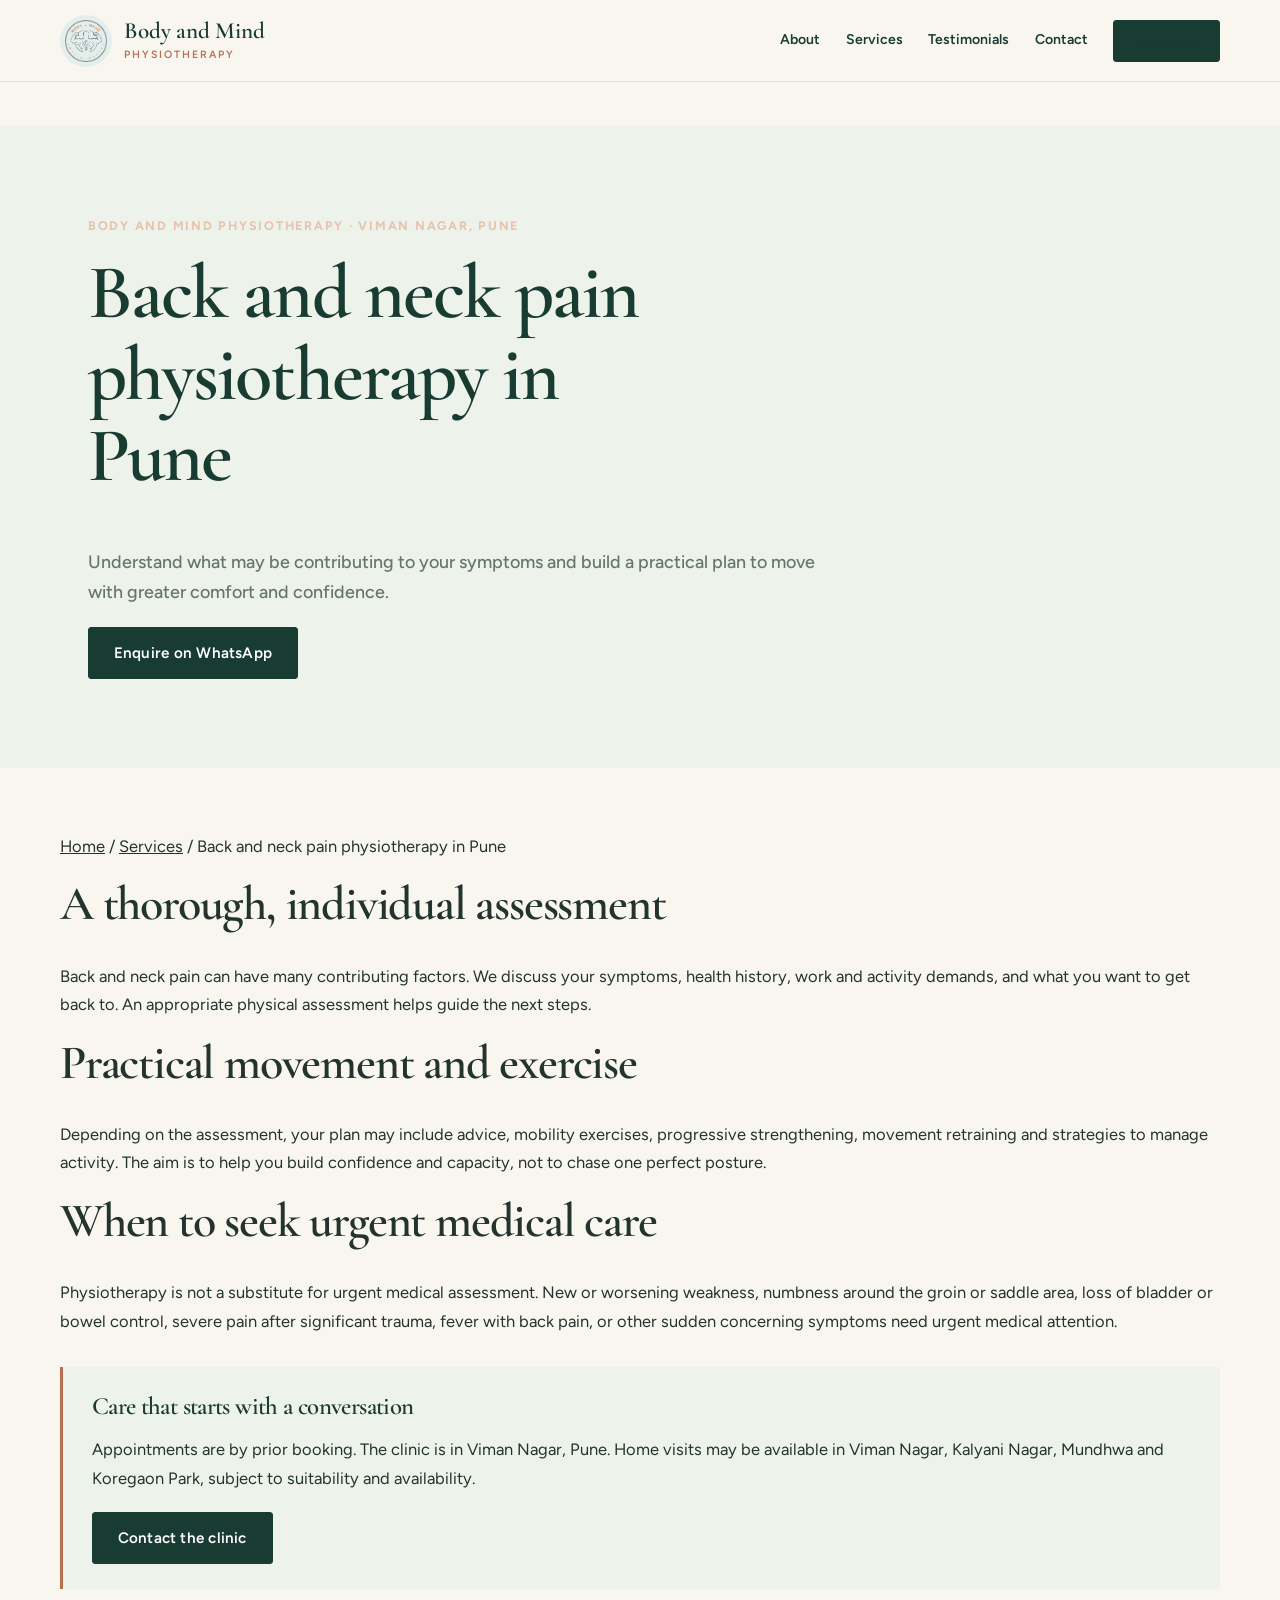
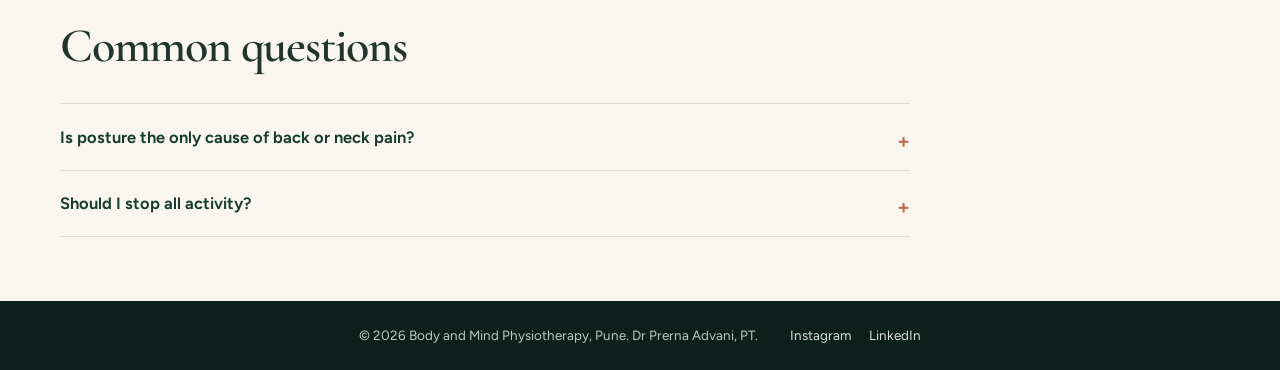
==== back-neck-pain-physiotherapy-pune.html @ 2b849e1f "Add local SEO service page: back-neck-pain-physiotherapy-pune.html" ====
<!DOCTYPE html>
<html lang="en">
<head>
<meta charset="utf-8">
<meta name="viewport" content="width=device-width, initial-scale=1">
<meta name="theme-color" content="#183b32">
<title>Back and Neck Pain Physiotherapy in Pune | Body and Mind</title>
<meta name="description" content="Physiotherapy for back and neck pain in Viman Nagar, Pune. Individual assessment, movement advice and exercise-based rehabilitation with Dr Prerna Advani.">
<link rel="canonical" href="https://bodyandmind.co.in/back-neck-pain-physiotherapy-pune.html">
<meta property="og:type" content="website">
<meta property="og:url" content="https://bodyandmind.co.in/back-neck-pain-physiotherapy-pune.html">
<meta property="og:title" content="Back and Neck Pain Physiotherapy in Pune | Body and Mind">
<meta property="og:description" content="Physiotherapy for back and neck pain in Viman Nagar, Pune. Individual assessment, movement advice and exercise-based rehabilitation with Dr Prerna Advani.">
<meta name="twitter:card" content="summary">
<link rel="icon" href="assets/BnM Logo.png">
<link rel="preconnect" href="https://fonts.googleapis.com">
<link rel="preconnect" href="https://fonts.gstatic.com" crossorigin>
<link href="https://fonts.googleapis.com/css2?family=Cormorant+Garamond:wght@500;600;700&family=Figtree:wght@400;500;600&display=swap" rel="stylesheet">
<link rel="stylesheet" href="style.css">
<script type="application/ld+json">
{"@context":"https://schema.org","@type":"MedicalWebPage","name":"Back and Neck Pain Physiotherapy in Pune | Body and Mind","description":"Physiotherapy for back and neck pain in Viman Nagar, Pune. Individual assessment, movement advice and exercise-based rehabilitation with Dr Prerna Advani.","url":"https://bodyandmind.co.in/back-neck-pain-physiotherapy-pune.html","about":{"@type":"MedicalTherapy","name":"Back and neck pain physiotherapy in Pune"},"publisher":{"@type":"MedicalBusiness","name":"Body and Mind Physiotherapy","url":"https://bodyandmind.co.in/","telephone":"+918329706442"}}
</script>
</head>
<body>
<header class="nav">
<a href="index.html#top" class="brand"><img src="assets/BnM Logo.png" alt="Body and Mind Physiotherapy logo"><span>Body and Mind<small>Physiotherapy</small></span></a>
<button class="burger" type="button" aria-label="Toggle navigation" aria-controls="primary-nav" aria-expanded="false">Menu</button>
<nav id="primary-nav" class="service-nav">
<a href="index.html#about">About</a><a href="index.html#services">Services</a><a href="index.html#stories">Testimonials</a><a href="index.html#contact">Contact</a>
<a class="btn btn-sm" href="https://wa.me/918329706442?text=Hi%20Dr%20Prerna%2C%20I%27d%20like%20to%20enquire%20about%20an%20appointment." target="_blank" rel="noopener noreferrer">Book Now</a>
</nav>
</header>
<main class="service-page">
<section class="service-hero"><div class="wrap">
<p class="hero-kicker">Body and Mind Physiotherapy · Viman Nagar, Pune</p>
<h1>Back and neck pain physiotherapy in Pune</h1><p class="lead">Understand what may be contributing to your symptoms and build a practical plan to move with greater comfort and confidence.</p>
<a class="btn" href="https://wa.me/918329706442?text=Hi%20Dr%20Prerna%2C%20I%27d%20like%20to%20enquire%20about%20an%20appointment." target="_blank" rel="noopener noreferrer">Enquire on WhatsApp</a>
</div></section>
<div class="wrap service-content">
<p><a href="index.html">Home</a> / <a href="index.html#services">Services</a> / Back and neck pain physiotherapy in Pune</p>
<section><h2>A thorough, individual assessment</h2><p>Back and neck pain can have many contributing factors. We discuss your symptoms, health history, work and activity demands, and what you want to get back to. An appropriate physical assessment helps guide the next steps.</p></section>
<section><h2>Practical movement and exercise</h2><p>Depending on the assessment, your plan may include advice, mobility exercises, progressive strengthening, movement retraining and strategies to manage activity. The aim is to help you build confidence and capacity, not to chase one perfect posture.</p></section>
<section><h2>When to seek urgent medical care</h2><p>Physiotherapy is not a substitute for urgent medical assessment. New or worsening weakness, numbness around the groin or saddle area, loss of bladder or bowel control, severe pain after significant trauma, fever with back pain, or other sudden concerning symptoms need urgent medical attention.</p></section>
<div class="service-callout"><h3>Care that starts with a conversation</h3><p>Appointments are by prior booking. The clinic is in Viman Nagar, Pune. Home visits may be available in Viman Nagar, Kalyani Nagar, Mundhwa and Koregaon Park, subject to suitability and availability.</p><a class="btn" href="index.html#contact">Contact the clinic</a></div>
<section class="service-faq"><h2>Common questions</h2><details><summary>Is posture the only cause of back or neck pain?</summary><p>No. Symptoms can be influenced by several factors, including activity, strength, mobility, workload, recovery and health history. Assessment helps determine what is relevant in your case.</p></details>
<details><summary>Should I stop all activity?</summary><p>Not usually, but the right level of activity depends on your symptoms and health situation. We can discuss suitable modifications after assessment.</p></details></section>
</div>
</main>
<footer class="site-footer"><p>© <span id="yr"></span> Body and Mind Physiotherapy, Pune. Dr Prerna Advani, PT.</p><nav class="social-links" aria-label="Social media"><a href="https://www.instagram.com/bodynmindphysiotherapy/" target="_blank" rel="noopener noreferrer">Instagram</a><a href="https://www.linkedin.com/in/advaniprerna97/" target="_blank" rel="noopener noreferrer">LinkedIn</a></nav></footer>
<script src="main.js"></script>
</body></html>
---- style.css ----
:root{
  --forest:#183b32;--forest-deep:#102b25;--sage:#dce7dc;--sage-2:#edf2eb;
  --ivory:#f8f6ef;--paper:#fffefa;--ink:#23332e;--muted:#65756e;
  --clay:#b86f50;--line:#d9dfd6;--serif:'Cormorant Garamond',Georgia,serif;
  --sans:'Figtree',system-ui,sans-serif;
}
*{box-sizing:border-box}
html{scroll-behavior:smooth;scroll-padding-top:88px}
body{margin:0;background:var(--ivory);color:var(--ink);font:400 1.03rem/1.75 var(--sans);-webkit-font-smoothing:antialiased}
h1,h2,h3{font-family:var(--serif);font-weight:600;line-height:1.06;letter-spacing:-.025em;margin:0 0 .65em}
h1{font-size:clamp(3.5rem,8vw,7.2rem)}
h2{font-size:clamp(2.6rem,5vw,4.25rem)}
h3{font-size:clamp(1.55rem,2.5vw,2rem)}
p{margin:0 0 1.15rem}
a{color:inherit}
img{max-width:100%;display:block}
:focus-visible{outline:3px solid var(--clay);outline-offset:4px}
.wrap{width:min(1160px,100%);margin:0 auto;padding:0 28px}
.narrow{max-width:780px}
.two{display:grid;grid-template-columns:1fr 1fr;gap:clamp(2rem,6vw,5.5rem);align-items:center}
.sec{padding:clamp(4.5rem,9vw,8rem) 0}
.sec h2{max-width:15ch}
.btn{display:inline-flex;align-items:center;justify-content:center;min-height:52px;padding:.8rem 1.55rem;border:1px solid var(--forest);border-radius:3px;background:var(--forest);color:white;text-decoration:none;font:600 .95rem var(--sans);letter-spacing:.015em;cursor:pointer;transition:background .2s,border-color .2s,transform .2s}
.btn:hover{background:var(--clay);border-color:var(--clay);transform:translateY(-2px)}
.btn-sm{min-height:42px;padding:.55rem 1.15rem;font-size:.88rem}
.btn-line{background:transparent;color:var(--forest)}
.btn-line:hover{color:white}
.dark{background:var(--forest-deep);color:var(--ivory)}
.blue{background:var(--sage-2);color:var(--ink)}
.dark a:not(.btn){color:#dce7dc}
.strong{font-weight:700;color:#e2b69f;letter-spacing:.08em;font-size:.82rem}

/* Navigation */
.nav{position:fixed;z-index:50;inset:0 0 auto;min-height:82px;display:flex;align-items:center;justify-content:space-between;padding:12px max(28px,calc((100vw - 1160px)/2));background:rgba(248,246,239,.94);border-bottom:1px solid rgba(24,59,50,.1);backdrop-filter:blur(14px)}
.brand{display:flex;align-items:center;gap:12px;text-decoration:none;color:var(--forest);font:600 1.45rem/1 var(--serif)}
.brand img{width:52px;height:52px;object-fit:contain;border-radius:50%}
.brand small{display:block;margin-top:5px;color:var(--clay);font:600 .66rem var(--sans);letter-spacing:.19em;text-transform:uppercase}
.nav nav{display:flex;align-items:center;gap:clamp(1rem,2vw,2rem)}
.nav nav a:not(.btn){font-size:.88rem;font-weight:600;text-decoration:none;color:var(--forest)}
.nav nav a:not(.btn):hover{color:var(--clay)}
.burger{display:none;padding:.55rem .85rem;border:1px solid var(--forest);border-radius:3px;background:transparent;color:var(--forest);font:600 .9rem var(--sans)}

/* Hero */
.hero{position:relative;min-height:min(820px,100svh);height: min(900px,100svh);background:var(--forest-deep);color:white;overflow:hidden}
.slide{position:absolute;inset:0;display:flex;align-items:center;opacity:0;transition:opacity 1s ease;background:var(--forest-deep)}
.slide::before{content:"";position:absolute;inset:0;background:var(--img) center 42%/cover no-repeat;transform:scale(1.015)}
.slide::after{content:"";position:absolute;inset:0;background:linear-gradient(90deg,rgba(12,34,28,.88) 0%,rgba(12,34,28,.63) 48%,rgba(12,34,28,.14) 100%),linear-gradient(0deg,rgba(12,34,28,.28),transparent 45%)}
.slide.on{opacity:1}
.slide .inner{position:relative;z-index:1;width:min(1160px,100%);margin:72px auto 0;padding:0 28px}
.slide h1{max-width:10ch;margin:0 0 1rem}
.slide h1::first-line{color:#fff}
.slide p{max-width:38ch;font-size:clamp(1.05rem,2vw,1.3rem);line-height:1.55;color:#e6eee8}
.hero-ui{position:absolute;z-index:2;left:0;right:0;bottom:48px;width:min(1160px,100%);margin:auto;padding:0 28px;display:flex;align-items:center;gap:28px}
.hero-ui .btn{background:var(--ivory);border-color:var(--ivory);color:var(--forest)}
.hero-ui .btn:hover{background:var(--clay);border-color:var(--clay);color:white}
.dots{display:flex;gap:9px}
.dots button{width:34px;height:3px;border:0;background:rgba(255,255,255,.48);padding:0;cursor:pointer}
.dots button.on{background:#e0ad91}

/* Proof strip */
.creds{display:grid;grid-template-columns:repeat(4,1fr);gap:1.4rem;padding:2.2rem max(28px,calc((100vw - 1104px)/2));background:var(--sage);color:var(--forest)}
.creds div{font-size:.84rem;line-height:1.45}
.creds b{display:block;margin-bottom:.35rem;font:600 1.55rem/1.1 var(--serif);color:var(--forest)}

/* About */
.about{background:var(--ivory)}
.photo{position:relative}
.photo img,.ph{width:100%;aspect-ratio:4/5;object-fit:cover;border-radius:2px}
.photo::after{content:"";position:absolute;z-index:-1;inset:22px -22px -22px 22px;border:1px solid #c8d3c7}
.ph{display:grid;place-items:center;background:var(--sage);color:var(--muted);border:1px dashed #9eafa0}
.about h2{margin-bottom:.3em}
.lead{font:600 clamp(1.35rem,2.5vw,1.75rem)/1.2 var(--serif);color:var(--clay);margin-bottom:1.2rem}
.tick{list-style:none;padding:0;margin:1.5rem 0 0}
.tick li{position:relative;padding:.7rem 0 .7rem 1.65rem;border-top:1px solid var(--line);font-size:.95rem}
.tick li::before{content:"";position:absolute;left:2px;top:1.25rem;width:8px;height:8px;border-radius:50%;background:var(--clay)}

/* Services */
#services{background:var(--forest-deep);color:var(--ivory)}
#services .wrap>h2{max-width:none}
.cards{display:grid;grid-template-columns:repeat(3,1fr);gap:1px;margin:2.8rem 0;background:rgba(221,232,220,.2);border:1px solid rgba(221,232,220,.2)}
.cards article{min-height:260px;padding:clamp(1.35rem,2.5vw,2rem);background:var(--forest-deep);transition:background .2s}
.cards article:hover{background:#1b4036}
.cards h3{font-size:1.65rem;color:#f4e9dc}
.cards p{font-size:.94rem;line-height:1.7;color:#c8d6ce;margin:0}
.modes{display:grid;grid-template-columns:repeat(3,1fr);gap:2rem;padding:2.1rem 0 0;border-top:1px solid rgba(221,232,220,.24)}
.modes h3{font-size:1.5rem;color:#e4b79d;margin-bottom:.35rem}
.modes p{font-size:.93rem;color:#d1ddd5;margin:0}

/* Process */
#journey{background:var(--sage-2)}
#journey .steps{list-style:none;counter-reset:step;display:grid;grid-template-columns:repeat(4,1fr);gap:1rem;padding:0;margin:2.8rem 0 0}
.steps li{counter-increment:step;padding:1.65rem 1.35rem;background:var(--paper);border-top:2px solid var(--clay);box-shadow:0 12px 30px rgba(30,55,42,.045)}
.steps li::before{content:"0" counter(step);display:block;margin-bottom:1.3rem;color:var(--clay);font:600 1.35rem var(--serif)}
.steps h3{font-size:1.65rem;color:var(--forest)}
.steps p{font-size:.93rem;line-height:1.6;margin:0}

/* Testimonials */
#stories{background:#f1ece3}
#stories .two{align-items:center}
.car{min-height:240px;padding:1.8rem 2rem;background:var(--paper);border-left:3px solid var(--clay);box-shadow:0 12px 35px rgba(30,55,42,.06)}
.car blockquote{margin:0 0 1rem;font:500 clamp(1.25rem,2vw,1.65rem)/1.48 var(--serif);color:var(--forest)}
.car cite{font-size:.85rem;font-style:normal;font-weight:700;color:var(--clay)}
.car-ctl{display:flex;gap:.6rem;margin-top:1.4rem}
.car-ctl button{width:42px;height:42px;border:1px solid var(--forest);border-radius:50%;background:transparent;color:var(--forest);font-size:1.4rem;cursor:pointer}
.car-ctl button:hover{background:var(--forest);color:white}
.qr{text-align:center;padding:2rem;background:var(--sage);color:var(--forest)}
.qr img{width:170px;height:170px;margin:0 auto 1rem;padding:.55rem;background:white}
.qr p{font:600 1.35rem/1.2 var(--serif)}

/* FAQ */
#faq{background:var(--ivory)}
#faq h2{margin-bottom:1.2rem}
details{border-top:1px solid var(--line);padding:1.15rem 0}
details:last-child{border-bottom:1px solid var(--line)}
summary{cursor:pointer;font-weight:650;color:var(--forest);list-style:none}
summary::-webkit-details-marker{display:none}
summary::after{content:"+";float:right;color:var(--clay);font-size:1.3rem}
details[open] summary::after{content:"−"}
details p{margin:.7rem 0 0;color:var(--muted)}

/* Contact */
#contact{background:var(--forest-deep);color:var(--ivory)}
#contact h2{color:var(--ivory)}
#contact p{color:#d6e0d9}
#contact form{padding:clamp(1.5rem,3vw,2.3rem);background:#1b4036;border:1px solid rgba(255,255,255,.12)}
#contact form h3{color:#f2e7d9}
label{display:block;margin-bottom:1rem;color:#e6eee8;font-size:.9rem;font-weight:600}
input,textarea{display:block;width:100%;margin-top:.35rem;padding:.8rem .9rem;border:1px solid #60796e;border-radius:2px;background:#fdfcf7;color:var(--ink);font:inherit}
input:focus,textarea:focus{outline:2px solid #d5a88d;outline-offset:1px}
#contact .map{margin-top:3.5rem}
.map iframe{width:100%;height:360px;border:0;filter:saturate(.75);border-radius:2px}
footer{padding:1.4rem 1rem;background:#0b201b;color:#b9c9bf;text-align:center;font-size:.84rem}
.float{position:fixed;z-index:60;right:22px;bottom:22px;padding:.85rem 1.25rem;border:1px solid #1f9d5a;border-radius:40px;background:#16894d;color:white;text-decoration:none;font-size:.9rem;font-weight:700;box-shadow:0 8px 24px rgba(0,0,0,.2);transition:transform .2s}
.float:hover{transform:translateY(-3px)}
@media(max-width:900px){
 .nav{min-height:72px;padding:10px 20px}
 .brand img{width:44px;height:44px}
 .burger{display:block}
 .nav nav{display:none;position:absolute;top:100%;left:0;right:0;flex-direction:column;align-items:stretch;gap:.2rem;padding:1rem 20px 1.3rem;background:var(--ivory);border-bottom:1px solid var(--line);box-shadow:0 15px 25px rgba(20,40,30,.08)}
 .nav nav.open{display:flex}
 .nav nav a:not(.btn){padding:.55rem 0}
 .nav nav .btn{margin-top:.5rem}
 .two{grid-template-columns:1fr;gap:2.5rem}
 .photo{max-width:560px}
 .cards{grid-template-columns:repeat(2,1fr)}
 .steps{grid-template-columns:repeat(2,1fr)!important}
 .creds{grid-template-columns:repeat(2,1fr);padding:1.7rem 22px}
}
@media(max-width:600px){
 body{font-size:1rem}
 .wrap{padding:0 21px}
 .hero{height:86svh;min-height:620px}
 .slide::before{background-position:58% center}
 .slide::after{background:linear-gradient(90deg,rgba(12,34,28,.84),rgba(12,34,28,.42)),linear-gradient(0deg,rgba(12,34,28,.32),transparent 65%)}
 .slide .inner{padding:0 22px;margin-top:55px}
 .slide h1{font-size:clamp(3.5rem,16vw,5.2rem)}
 .slide p{font-size:1.05rem}
 .hero-ui{padding:0 22px;bottom:28px}
 .creds{gap:1.1rem}
 .creds b{font-size:1.35rem}
 .sec{padding:4.4rem 0}
 .cards,.modes{grid-template-columns:1fr}
 .cards article{min-height:0}
 #journey .steps{grid-template-columns:1fr!important}
 .steps li{padding:1.35rem}
 .car{padding:1.3rem}
 .qr{padding:1.5rem}
 .map iframe{height:290px}
 .float{right:14px;bottom:14px}
}
@media(prefers-reduced-motion:reduce){
 html{scroll-behavior:auto}
 *,*::before,*::after{transition-duration:.01ms!important;animation-duration:.01ms!important;animation-iteration-count:1!important}
}


/* Footer social links */
.site-footer{display:flex;flex-wrap:wrap;align-items:center;justify-content:center;gap:.8rem 2rem;padding:1.4rem 1rem;background:#0b201b;color:#b9c9bf;text-align:center;font-size:.84rem}
.site-footer p{margin:0}
.social-links{display:flex;align-items:center;justify-content:center;gap:1.15rem}
.social-links a{display:inline-flex;align-items:center;gap:.45rem;color:#d6e0d9;text-decoration:none;transition:color .2s ease}
.social-links a:hover{color:#e4b79d}
.social-links svg{width:19px;height:19px;flex:none}
.social-links a:focus-visible{outline:2px solid #e4b79d;outline-offset:4px}
@media(max-width:600px){.site-footer{flex-direction:column;gap:.8rem}}


/* Homepage conversion and service-page refinements */
.hero-kicker{margin:0 0 1rem!important;color:#e8c2aa!important;font-size:.78rem!important;font-weight:700;letter-spacing:.14em;text-transform:uppercase}
.slide h1{max-width:12ch;font-size:clamp(3.1rem,7vw,6.3rem)}
.hero-note{margin-top:1.4rem!important;font-size:.88rem!important;font-weight:600;letter-spacing:.025em;color:#f1dfd2!important}
#services .cards h3 a{color:inherit;text-decoration:none}
#services .cards h3 a::after{content:" ↗";font:500 .9rem var(--sans);color:#e4b79d;white-space:nowrap}
#services .cards h3 a:hover{color:#e4b79d}
.booking-hint,.small-note{font-size:.9rem;color:#d6e0d9}
.small-note{margin-top:.8rem}
.service-page{padding-top:125px}
.service-hero{padding:clamp(3.5rem,7vw,6rem) 0;background:var(--sage-2)}
.service-hero h1{max-width:15ch;color:var(--forest);font-size:clamp(2.8rem,6vw,5.2rem)}
.service-hero .lead{max-width:62ch;color:var(--muted);font:500 1.12rem/1.7 var(--sans)}
.service-content{padding:4rem 0}
.service-content h2{font-size:clamp(2rem,4vw,3rem)}
.service-content h3{font-size:1.55rem;color:var(--forest)}
.service-content ul{padding-left:1.3rem}
.service-content li{padding:.28rem 0}
.service-callout{margin:2rem 0;padding:1.6rem 1.8rem;background:var(--sage-2);border-left:3px solid var(--clay)}
.service-callout p:last-child{margin-bottom:0}
.service-faq{max-width:850px}
.service-nav{display:flex;flex-wrap:wrap;gap:1rem 1.5rem;align-items:center}
.service-nav a{font-size:.9rem;font-weight:600;text-decoration:none;color:var(--forest)}
.service-nav a:hover{color:var(--clay)}
@media(max-width:600px){
 .slide h1{font-size:clamp(2.9rem,13vw,4.5rem)}
 .hero-kicker{font-size:.68rem!important;line-height:1.5}
 .hero-note{max-width:32ch}
 .service-page{padding-top:100px}
 .service-content{padding:3rem 0}
}
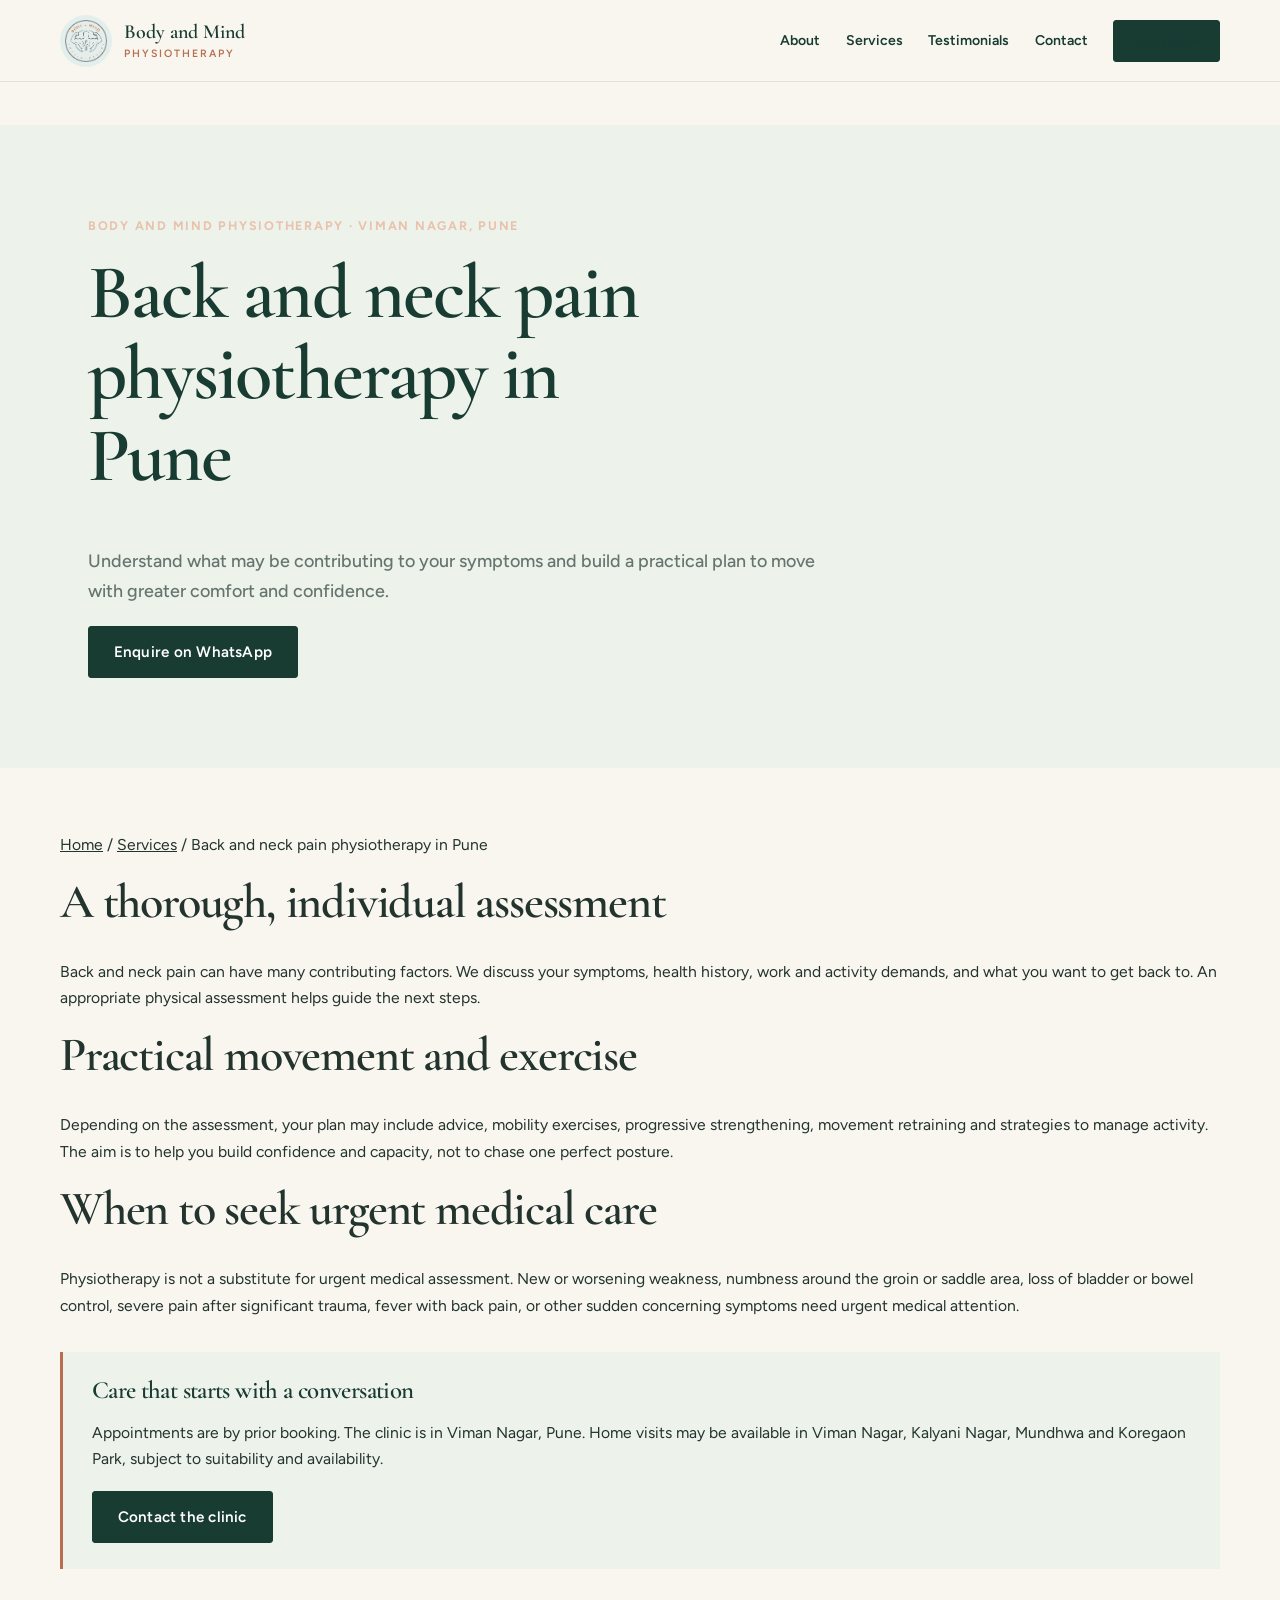
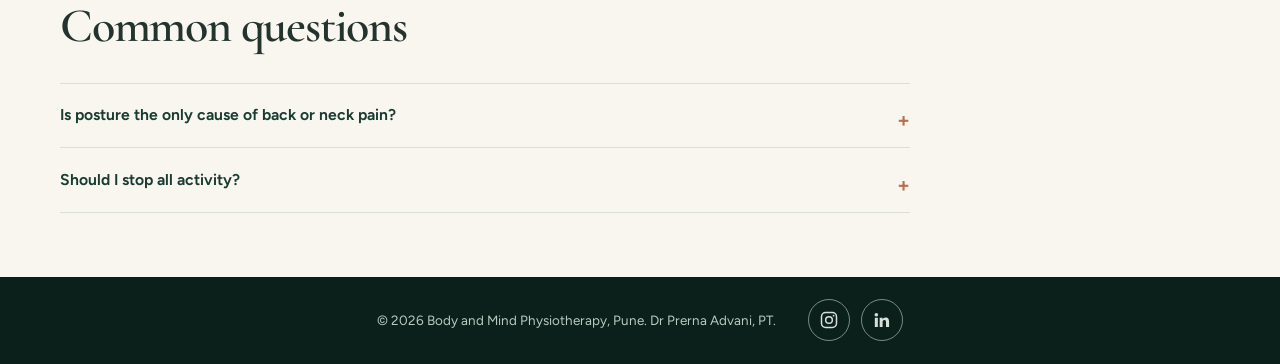
==== commit 1a1a9faa: "Use icon-only social links in service page footer" ====
--- a/back-neck-pain-physiotherapy-pune.html
+++ b/back-neck-pain-physiotherapy-pune.html
@@ -46,6 +46,6 @@
 <details><summary>Should I stop all activity?</summary><p>Not usually, but the right level of activity depends on your symptoms and health situation. We can discuss suitable modifications after assessment.</p></details></section>
 </div>
 </main>
-<footer class="site-footer"><p>© <span id="yr"></span> Body and Mind Physiotherapy, Pune. Dr Prerna Advani, PT.</p><nav class="social-links" aria-label="Social media"><a href="https://www.instagram.com/bodynmindphysiotherapy/" target="_blank" rel="noopener noreferrer">Instagram</a><a href="https://www.linkedin.com/in/advaniprerna97/" target="_blank" rel="noopener noreferrer">LinkedIn</a></nav></footer>
+<footer class="site-footer"><p>© <span id="yr"></span> Body and Mind Physiotherapy, Pune. Dr Prerna Advani, PT.</p><nav class="social-links" aria-label="Social media"><a href="https://www.instagram.com/bodynmindphysiotherapy/" target="_blank" rel="noopener noreferrer" aria-label="Instagram" title="Instagram"><svg viewBox="0 0 24 24" aria-hidden="true"><rect x="3" y="3" width="18" height="18" rx="5" fill="none" stroke="currentColor" stroke-width="1.8"/><circle cx="12" cy="12" r="4" fill="none" stroke="currentColor" stroke-width="1.8"/><circle cx="17.5" cy="6.8" r="1.1" fill="currentColor"/></svg></a><a href="https://www.linkedin.com/in/advaniprerna97/" target="_blank" rel="noopener noreferrer" aria-label="LinkedIn" title="LinkedIn"><svg viewBox="0 0 24 24" aria-hidden="true"><path fill="currentColor" d="M5.2 3.5a2.2 2.2 0 1 0 0 4.4 2.2 2.2 0 0 0 0-4.4ZM3.4 9.4H7v11.1H3.4V9.4Zm5.8 0h3.5v1.5h.1a3.8 3.8 0 0 1 3.4-1.9c3.6 0 4.3 2.3 4.3 5.3v6.2h-3.7V15c0-1.3 0-3-1.9-3s-2.2 1.4-2.2 2.9v5.6H9.2V9.4Z"/></svg></a></nav></footer>
 <script src="main.js"></script>
 </body></html>
--- a/style.css
+++ b/style.css
@@ -6,11 +6,11 @@
 }
 *{box-sizing:border-box}
 html{scroll-behavior:smooth;scroll-padding-top:88px}
-body{margin:0;background:var(--ivory);color:var(--ink);font:400 1.03rem/1.75 var(--sans);-webkit-font-smoothing:antialiased}
+body{margin:0;background:var(--ivory);color:var(--ink);font:400 .98rem/1.7 var(--sans);-webkit-font-smoothing:antialiased}
 h1,h2,h3{font-family:var(--serif);font-weight:600;line-height:1.06;letter-spacing:-.025em;margin:0 0 .65em}
-h1{font-size:clamp(3.5rem,8vw,7.2rem)}
-h2{font-size:clamp(2.6rem,5vw,4.25rem)}
-h3{font-size:clamp(1.55rem,2.5vw,2rem)}
+h1{font-size:clamp(2.7rem,5.8vw,4.8rem)}
+h2{font-size:clamp(2.15rem,3.8vw,3.2rem)}
+h3{font-size:clamp(1.3rem,2vw,1.65rem)}
 p{margin:0 0 1.15rem}
 a{color:inherit}
 img{max-width:100%;display:block}
@@ -32,7 +32,7 @@
 
 /* Navigation */
 .nav{position:fixed;z-index:50;inset:0 0 auto;min-height:82px;display:flex;align-items:center;justify-content:space-between;padding:12px max(28px,calc((100vw - 1160px)/2));background:rgba(248,246,239,.94);border-bottom:1px solid rgba(24,59,50,.1);backdrop-filter:blur(14px)}
-.brand{display:flex;align-items:center;gap:12px;text-decoration:none;color:var(--forest);font:600 1.45rem/1 var(--serif)}
+.brand{display:flex;align-items:center;gap:12px;text-decoration:none;color:var(--forest);font:600 1.25rem/1 var(--serif)}
 .brand img{width:52px;height:52px;object-fit:contain;border-radius:50%}
 .brand small{display:block;margin-top:5px;color:var(--clay);font:600 .66rem var(--sans);letter-spacing:.19em;text-transform:uppercase}
 .nav nav{display:flex;align-items:center;gap:clamp(1rem,2vw,2rem)}
@@ -60,7 +60,7 @@
 /* Proof strip */
 .creds{display:grid;grid-template-columns:repeat(4,1fr);gap:1.4rem;padding:2.2rem max(28px,calc((100vw - 1104px)/2));background:var(--sage);color:var(--forest)}
 .creds div{font-size:.84rem;line-height:1.45}
-.creds b{display:block;margin-bottom:.35rem;font:600 1.55rem/1.1 var(--serif);color:var(--forest)}
+.creds b{display:block;margin-bottom:.35rem;font:600 1.3rem/1.15 var(--serif);color:var(--forest)}
 
 /* About */
 .about{background:var(--ivory)}
@@ -69,7 +69,7 @@
 .photo::after{content:"";position:absolute;z-index:-1;inset:22px -22px -22px 22px;border:1px solid #c8d3c7}
 .ph{display:grid;place-items:center;background:var(--sage);color:var(--muted);border:1px dashed #9eafa0}
 .about h2{margin-bottom:.3em}
-.lead{font:600 clamp(1.35rem,2.5vw,1.75rem)/1.2 var(--serif);color:var(--clay);margin-bottom:1.2rem}
+.lead{font:600 clamp(1.2rem,2vw,1.45rem)/1.3 var(--serif);color:var(--clay);margin-bottom:1.2rem}
 .tick{list-style:none;padding:0;margin:1.5rem 0 0}
 .tick li{position:relative;padding:.7rem 0 .7rem 1.65rem;border-top:1px solid var(--line);font-size:.95rem}
 .tick li::before{content:"";position:absolute;left:2px;top:1.25rem;width:8px;height:8px;border-radius:50%;background:var(--clay)}
@@ -80,10 +80,10 @@
 .cards{display:grid;grid-template-columns:repeat(3,1fr);gap:1px;margin:2.8rem 0;background:rgba(221,232,220,.2);border:1px solid rgba(221,232,220,.2)}
 .cards article{min-height:260px;padding:clamp(1.35rem,2.5vw,2rem);background:var(--forest-deep);transition:background .2s}
 .cards article:hover{background:#1b4036}
-.cards h3{font-size:1.65rem;color:#f4e9dc}
+.cards h3{font-size:1.4rem;color:#f4e9dc}
 .cards p{font-size:.94rem;line-height:1.7;color:#c8d6ce;margin:0}
 .modes{display:grid;grid-template-columns:repeat(3,1fr);gap:2rem;padding:2.1rem 0 0;border-top:1px solid rgba(221,232,220,.24)}
-.modes h3{font-size:1.5rem;color:#e4b79d;margin-bottom:.35rem}
+.modes h3{font-size:1.3rem;color:#e4b79d;margin-bottom:.35rem}
 .modes p{font-size:.93rem;color:#d1ddd5;margin:0}
 
 /* Process */
@@ -91,7 +91,7 @@
 #journey .steps{list-style:none;counter-reset:step;display:grid;grid-template-columns:repeat(4,1fr);gap:1rem;padding:0;margin:2.8rem 0 0}
 .steps li{counter-increment:step;padding:1.65rem 1.35rem;background:var(--paper);border-top:2px solid var(--clay);box-shadow:0 12px 30px rgba(30,55,42,.045)}
 .steps li::before{content:"0" counter(step);display:block;margin-bottom:1.3rem;color:var(--clay);font:600 1.35rem var(--serif)}
-.steps h3{font-size:1.65rem;color:var(--forest)}
+.steps h3{font-size:1.4rem;color:var(--forest)}
 .steps p{font-size:.93rem;line-height:1.6;margin:0}
 
 /* Testimonials */
@@ -157,7 +157,7 @@
  .slide p{font-size:1.05rem}
  .hero-ui{padding:0 22px;bottom:28px}
  .creds{gap:1.1rem}
- .creds b{font-size:1.35rem}
+ .creds b{font-size:1.2rem}
  .sec{padding:4.4rem 0}
  .cards,.modes{grid-template-columns:1fr}
  .cards article{min-height:0}
@@ -174,20 +174,19 @@
 }
 
 
-/* Footer social links */
+/* Footer social icon buttons */
 .site-footer{display:flex;flex-wrap:wrap;align-items:center;justify-content:center;gap:.8rem 2rem;padding:1.4rem 1rem;background:#0b201b;color:#b9c9bf;text-align:center;font-size:.84rem}
 .site-footer p{margin:0}
-.social-links{display:flex;align-items:center;justify-content:center;gap:1.15rem}
-.social-links a{display:inline-flex;align-items:center;gap:.45rem;color:#d6e0d9;text-decoration:none;transition:color .2s ease}
-.social-links a:hover{color:#e4b79d}
-.social-links svg{width:19px;height:19px;flex:none}
+.social-links{display:flex;align-items:center;justify-content:center;gap:.7rem}
+.social-links a{display:inline-flex;width:42px;height:42px;align-items:center;justify-content:center;border:1px solid rgba(214,224,217,.55);border-radius:50%;color:#d6e0d9;text-decoration:none;transition:background .2s ease,border-color .2s ease,color .2s ease,transform .2s ease}
+.social-links a:hover{background:#16894d;border-color:#16894d;color:#fff;transform:translateY(-2px)}
+.social-links svg{width:20px;height:20px;flex:none}
 .social-links a:focus-visible{outline:2px solid #e4b79d;outline-offset:4px}
 @media(max-width:600px){.site-footer{flex-direction:column;gap:.8rem}}
 
-
 /* Homepage conversion and service-page refinements */
 .hero-kicker{margin:0 0 1rem!important;color:#e8c2aa!important;font-size:.78rem!important;font-weight:700;letter-spacing:.14em;text-transform:uppercase}
-.slide h1{max-width:12ch;font-size:clamp(3.1rem,7vw,6.3rem)}
+.slide h1{max-width:12ch;font-size:clamp(2.8rem,5.6vw,4.8rem);line-height:1.08}
 .hero-note{margin-top:1.4rem!important;font-size:.88rem!important;font-weight:600;letter-spacing:.025em;color:#f1dfd2!important}
 #services .cards h3 a{color:inherit;text-decoration:none}
 #services .cards h3 a::after{content:" ↗";font:500 .9rem var(--sans);color:#e4b79d;white-space:nowrap}
@@ -210,8 +209,8 @@
 .service-nav a{font-size:.9rem;font-weight:600;text-decoration:none;color:var(--forest)}
 .service-nav a:hover{color:var(--clay)}
 @media(max-width:600px){
- .slide h1{font-size:clamp(2.9rem,13vw,4.5rem)}
- .hero-kicker{font-size:.68rem!important;line-height:1.5}
+ .slide h1{font-size:clamp(2.55rem,10.5vw,3.6rem)}
+ .hero-kicker{font-size:.65rem!important;line-height:1.5}
  .hero-note{max-width:32ch}
  .service-page{padding-top:100px}
  .service-content{padding:3rem 0}
